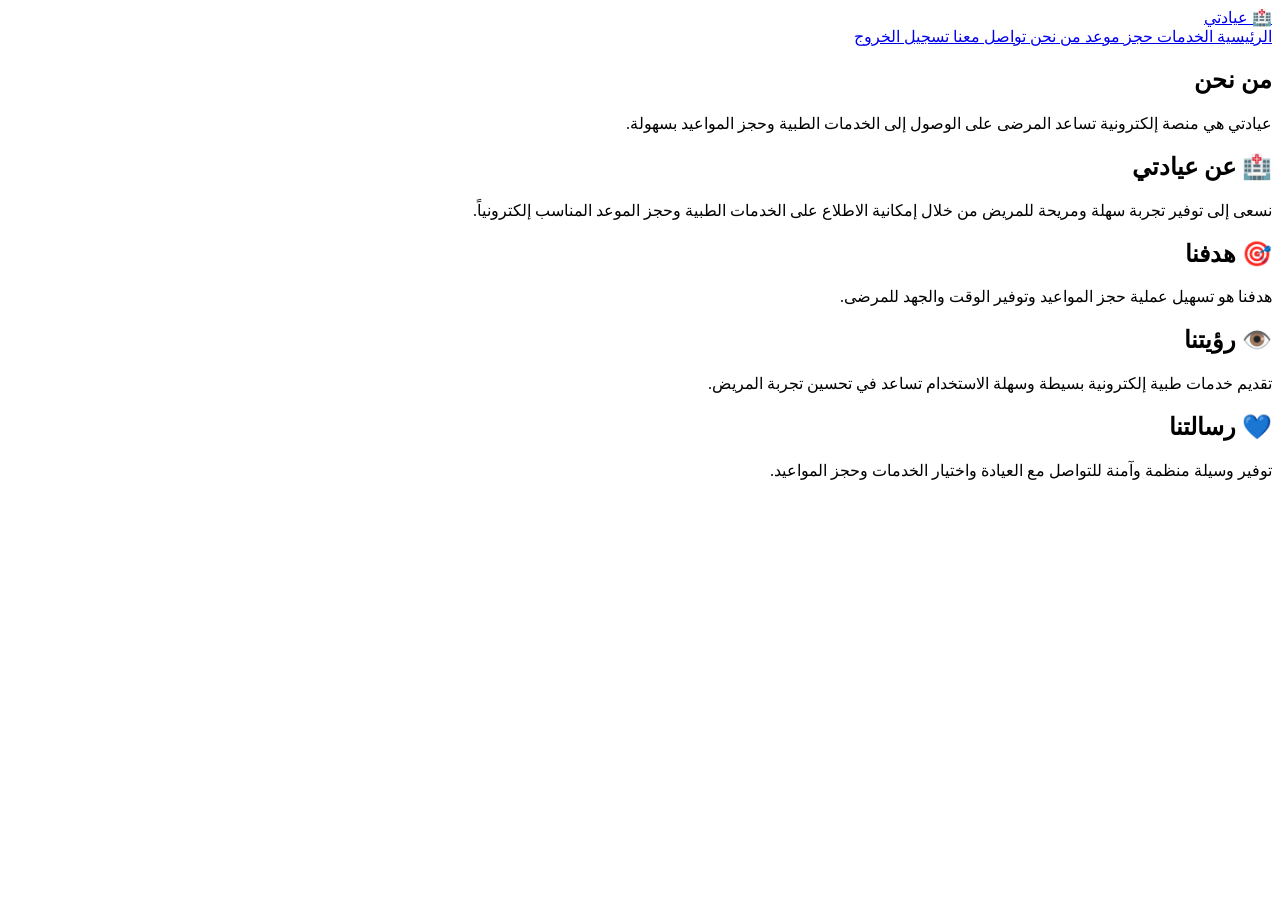
==== about.html @ bca60f8d "Add about.html for clinic information" ====
<!DOCTYPE html>
<html lang="ar" dir="rtl">

<head>
    <meta charset="UTF-8">
    <meta name="viewport" content="width=device-width, initial-scale=1.0">

    <title>من نحن | عيادتي</title>

    <link rel="stylesheet" href="style.css">
</head>

<body>

    <nav class="navbar">

        <div class="container">

            <a href="home.html" class="logo">
                🏥 عيادتي
            </a>

            <div class="nav-links">

                <a href="home.html">
                    الرئيسية
                </a>

                <a href="services.html">
                    الخدمات
                </a>

                <a href="booking.html">
                    حجز موعد
                </a>

                <a href="about.html">
                    من نحن
                </a>

                <a href="contact.html">
                    تواصل معنا
                </a>

                <a href="index.html" class="btn-login">
                    تسجيل الخروج
                </a>

            </div>

        </div>

    </nav>


    <main>

        <section class="about-section">

            <div class="container">

                <h1>
                    من نحن
                </h1>

                <p>
                    عيادتي هي منصة إلكترونية تساعد المرضى على
                    الوصول إلى الخدمات الطبية وحجز المواعيد بسهولة.
                </p>


                <div class="about-content">


                    <div class="about-card">

                        <h2>
                            🏥 عن عيادتي
                        </h2>

                        <p>
                            نسعى إلى توفير تجربة سهلة ومريحة للمريض
                            من خلال إمكانية الاطلاع على الخدمات الطبية
                            وحجز الموعد المناسب إلكترونياً.
                        </p>

                    </div>


                    <div class="about-card">

                        <h2>
                            🎯 هدفنا
                        </h2>

                        <p>
                            هدفنا هو تسهيل عملية حجز المواعيد
                            وتوفير الوقت والجهد للمرضى.
                        </p>

                    </div>


                    <div class="about-card">

                        <h2>
                            👁️ رؤيتنا
                        </h2>

                        <p>
                            تقديم خدمات طبية إلكترونية بسيطة
                            وسهلة الاستخدام تساعد في تحسين تجربة المريض.
                        </p>

                    </div>


                    <div class="about-card">

                        <h2>
                            💙 رسالتنا
                        </h2>

                        <p>
                            توفير وسيلة منظمة وآمنة للتواصل
                            مع العيادة واختيار الخدمات وحجز المواعيد.
                        </p>

                    </div>


                </div>

            </div>

        </section>

    </main>


    <script src="script.js"></script>

</body>

</html>
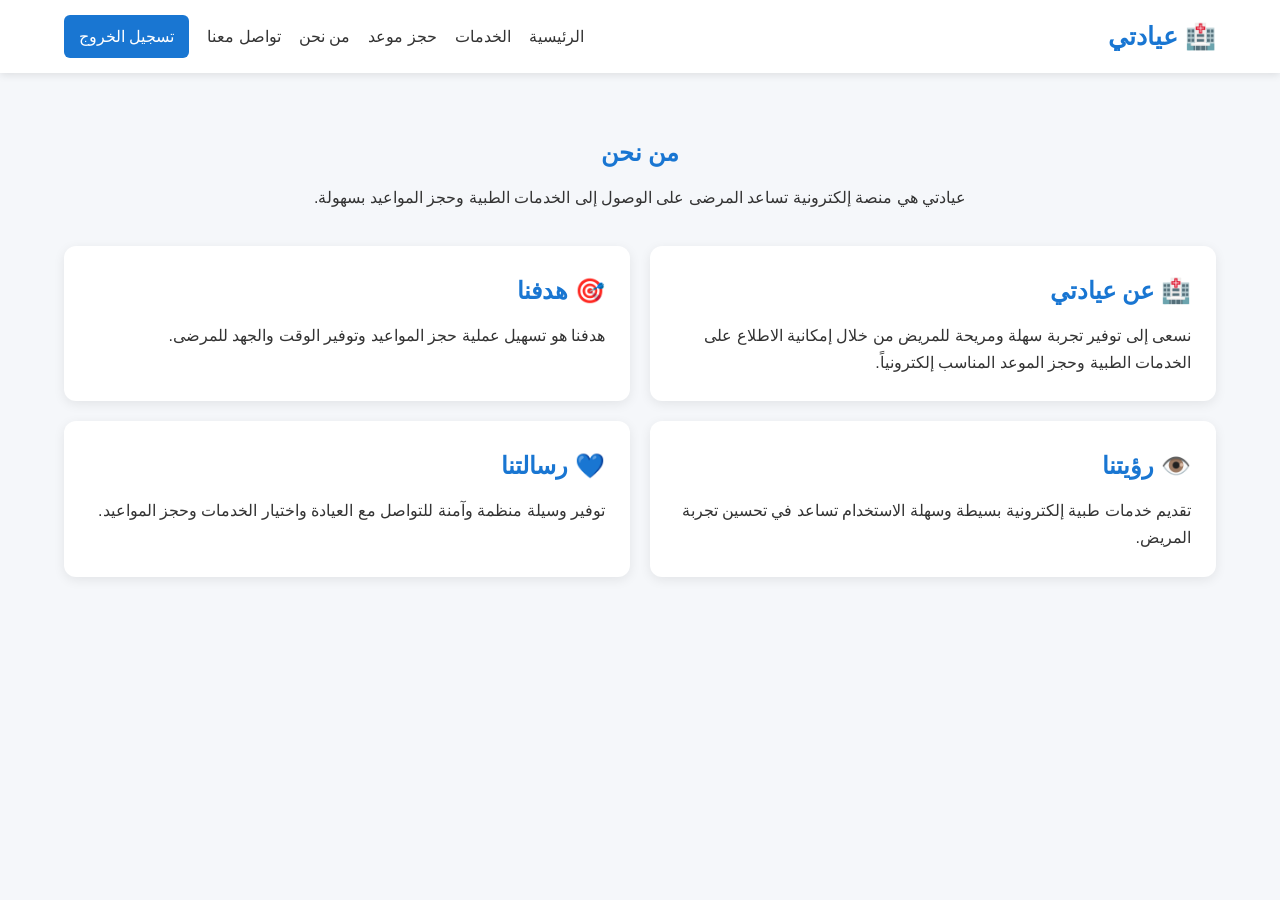
==== commit c8ff5fcd: "Update stylesheet and script paths in about.html" ====
--- a/about.html
+++ b/about.html
@@ -7,7 +7,7 @@
 
     <title>من نحن | عيادتي</title>
 
-    <link rel="stylesheet" href="style.css">
+    <link rel="stylesheet" href="Css/style.css">
 </head>
 
 <body>
@@ -138,7 +138,7 @@
     </main>
 
 
-    <script src="script.js"></script>
+    <script src="js/script.js"></script>
 
 </body>
 
--- a/Css/style.css
+++ b/Css/style.css
@@ -0,0 +1,443 @@
+/* =========================
+   إعدادات عامة
+========================= */
+
+* {
+    margin: 0;
+    padding: 0;
+    box-sizing: border-box;
+}
+
+body {
+    font-family: Arial, sans-serif;
+    direction: rtl;
+    background-color: #f5f7fa;
+    color: #333;
+    line-height: 1.7;
+}
+
+.container {
+    width: 90%;
+    max-width: 1200px;
+    margin: auto;
+}
+
+
+/* =========================
+   الأزرار
+========================= */
+
+.btn {
+    display: inline-block;
+    padding: 12px 25px;
+    border: none;
+    border-radius: 8px;
+    text-decoration: none;
+    cursor: pointer;
+    font-size: 16px;
+    margin: 5px;
+}
+
+.btn-primary {
+    background-color: #1976d2;
+    color: white;
+}
+
+.btn-primary:hover {
+    background-color: #125ca8;
+}
+
+.btn-full {
+    width: 100%;
+    margin: 10px 0 0;
+}
+
+
+/* =========================
+   شريط التنقل Navbar
+========================= */
+
+.navbar {
+    background-color: white;
+    padding: 15px 0;
+    box-shadow: 0 2px 8px rgba(0, 0, 0, 0.1);
+}
+
+.navbar .container {
+    display: flex;
+    justify-content: space-between;
+    align-items: center;
+}
+
+.logo {
+    font-size: 25px;
+    font-weight: bold;
+    color: #1976d2;
+    text-decoration: none;
+}
+
+.nav-links {
+    display: flex;
+    align-items: center;
+    gap: 18px;
+}
+
+.nav-links a {
+    color: #333;
+    text-decoration: none;
+}
+
+.nav-links a:hover {
+    color: #1976d2;
+}
+
+.nav-links .btn-login {
+    background-color: #1976d2;
+    color: white;
+    padding: 8px 15px;
+    border-radius: 6px;
+}
+
+
+/* =========================
+   تسجيل الدخول وإنشاء الحساب
+========================= */
+
+.auth-body {
+    min-height: 100vh;
+    display: flex;
+    align-items: center;
+    justify-content: center;
+    background-color: #eaf4ff;
+}
+
+.auth-container {
+    width: 90%;
+    max-width: 450px;
+}
+
+.auth-card {
+    background-color: white;
+    padding: 35px;
+    border-radius: 15px;
+    box-shadow: 0 5px 20px rgba(0, 0, 0, 0.1);
+}
+
+.auth-card .logo {
+    display: block;
+    text-align: center;
+    margin-bottom: 15px;
+}
+
+.auth-card h1 {
+    text-align: center;
+    margin-bottom: 10px;
+}
+
+.auth-subtitle {
+    text-align: center;
+    color: #777;
+    margin-bottom: 25px;
+}
+
+.auth-footer {
+    text-align: center;
+    margin-top: 20px;
+}
+
+.auth-footer a {
+    color: #1976d2;
+    text-decoration: none;
+    font-weight: bold;
+}
+
+
+/* =========================
+   النماذج Forms
+========================= */
+
+.form-group {
+    margin-bottom: 18px;
+}
+
+.form-group label {
+    display: block;
+    margin-bottom: 7px;
+    font-weight: bold;
+}
+
+.form-group input,
+.form-group select,
+.form-group textarea {
+    width: 100%;
+    padding: 12px;
+    border: 1px solid #ccc;
+    border-radius: 7px;
+    font-size: 15px;
+    font-family: inherit;
+}
+
+.form-group textarea {
+    resize: vertical;
+}
+
+.form-group input:focus,
+.form-group select:focus,
+.form-group textarea:focus {
+    outline: none;
+    border-color: #1976d2;
+}
+
+
+/* =========================
+   الصفحة الرئيسية
+========================= */
+
+.hero {
+    padding: 100px 0;
+    text-align: center;
+    background-color: #eaf4ff;
+}
+
+.hero-content {
+    max-width: 700px;
+    margin: auto;
+}
+
+.hero h1 {
+    font-size: 42px;
+    color: #1976d2;
+    margin-bottom: 15px;
+}
+
+.hero p {
+    font-size: 19px;
+    margin-bottom: 25px;
+}
+
+.features {
+    padding: 60px 0;
+}
+
+.features h2 {
+    text-align: center;
+    margin-bottom: 35px;
+}
+
+.features-grid {
+    display: grid;
+    grid-template-columns: repeat(3, 1fr);
+    gap: 20px;
+}
+
+.feature-card {
+    background-color: white;
+    padding: 25px;
+    border-radius: 12px;
+    text-align: center;
+    box-shadow: 0 3px 12px rgba(0, 0, 0, 0.08);
+}
+
+.feature-card h3 {
+    color: #1976d2;
+    margin-bottom: 10px;
+}
+
+
+/* =========================
+   صفحة الخدمات
+========================= */
+
+.services-section {
+    padding: 60px 0;
+}
+
+.services-section h1,
+.services-section > .container > p {
+    text-align: center;
+}
+
+.services-section h1 {
+    color: #1976d2;
+    margin-bottom: 10px;
+}
+
+.services-section > .container > p {
+    margin-bottom: 35px;
+}
+
+.services-grid {
+    display: grid;
+    grid-template-columns: repeat(3, 1fr);
+    gap: 20px;
+}
+
+.service-card {
+    background-color: white;
+    padding: 25px;
+    border-radius: 12px;
+    text-align: center;
+    box-shadow: 0 3px 12px rgba(0, 0, 0, 0.08);
+}
+
+.service-icon {
+    font-size: 45px;
+}
+
+.service-card h3 {
+    color: #1976d2;
+    margin: 10px 0;
+}
+
+.service-card p {
+    margin-bottom: 12px;
+}
+
+
+/* =========================
+   صفحة حجز الموعد
+========================= */
+
+.booking-section {
+    padding: 60px 0;
+}
+
+.booking-container {
+    background-color: white;
+    max-width: 700px;
+    margin: auto;
+    padding: 35px;
+    border-radius: 15px;
+    box-shadow: 0 4px 15px rgba(0, 0, 0, 0.08);
+}
+
+.booking-container h1 {
+    color: #1976d2;
+    text-align: center;
+}
+
+.booking-container > p {
+    text-align: center;
+    margin-bottom: 25px;
+}
+
+
+/* =========================
+   صفحة من نحن
+========================= */
+
+.about-section {
+    padding: 60px 0;
+}
+
+.about-section h1 {
+    text-align: center;
+    color: #1976d2;
+    margin-bottom: 10px;
+}
+
+.about-section > .container > p {
+    max-width: 750px;
+    margin: 0 auto 35px;
+    text-align: center;
+}
+
+.about-content {
+    display: grid;
+    grid-template-columns: repeat(2, 1fr);
+    gap: 20px;
+}
+
+.about-card {
+    background-color: white;
+    padding: 25px;
+    border-radius: 12px;
+    box-shadow: 0 3px 12px rgba(0, 0, 0, 0.08);
+}
+
+.about-card h2 {
+    color: #1976d2;
+    margin-bottom: 10px;
+}
+
+
+/* =========================
+   صفحة تواصل معنا
+========================= */
+
+.contact-section {
+    padding: 60px 0;
+}
+
+.contact-section h1 {
+    text-align: center;
+    color: #1976d2;
+}
+
+.contact-section > .container > p {
+    text-align: center;
+    margin-bottom: 35px;
+}
+
+.contact-content {
+    display: grid;
+    grid-template-columns: 1fr 1fr;
+    gap: 25px;
+}
+
+.contact-info,
+.contact-form {
+    background-color: white;
+    padding: 30px;
+    border-radius: 12px;
+    box-shadow: 0 3px 12px rgba(0, 0, 0, 0.08);
+}
+
+.contact-info h2,
+.contact-form h2 {
+    color: #1976d2;
+    margin-bottom: 20px;
+}
+
+.contact-info p {
+    margin-bottom: 15px;
+}
+
+
+/* =========================
+   الموبايل
+========================= */
+
+@media (max-width: 768px) {
+
+    .navbar .container {
+        flex-direction: column;
+        gap: 15px;
+    }
+
+    .nav-links {
+        flex-wrap: wrap;
+        justify-content: center;
+        gap: 10px;
+    }
+
+    .hero {
+        padding: 60px 0;
+    }
+
+    .hero h1 {
+        font-size: 30px;
+    }
+
+    .features-grid,
+    .services-grid,
+    .about-content,
+    .contact-content {
+        grid-template-columns: 1fr;
+    }
+
+    .auth-card,
+    .booking-container {
+        padding: 22px;
+    }
+  }
